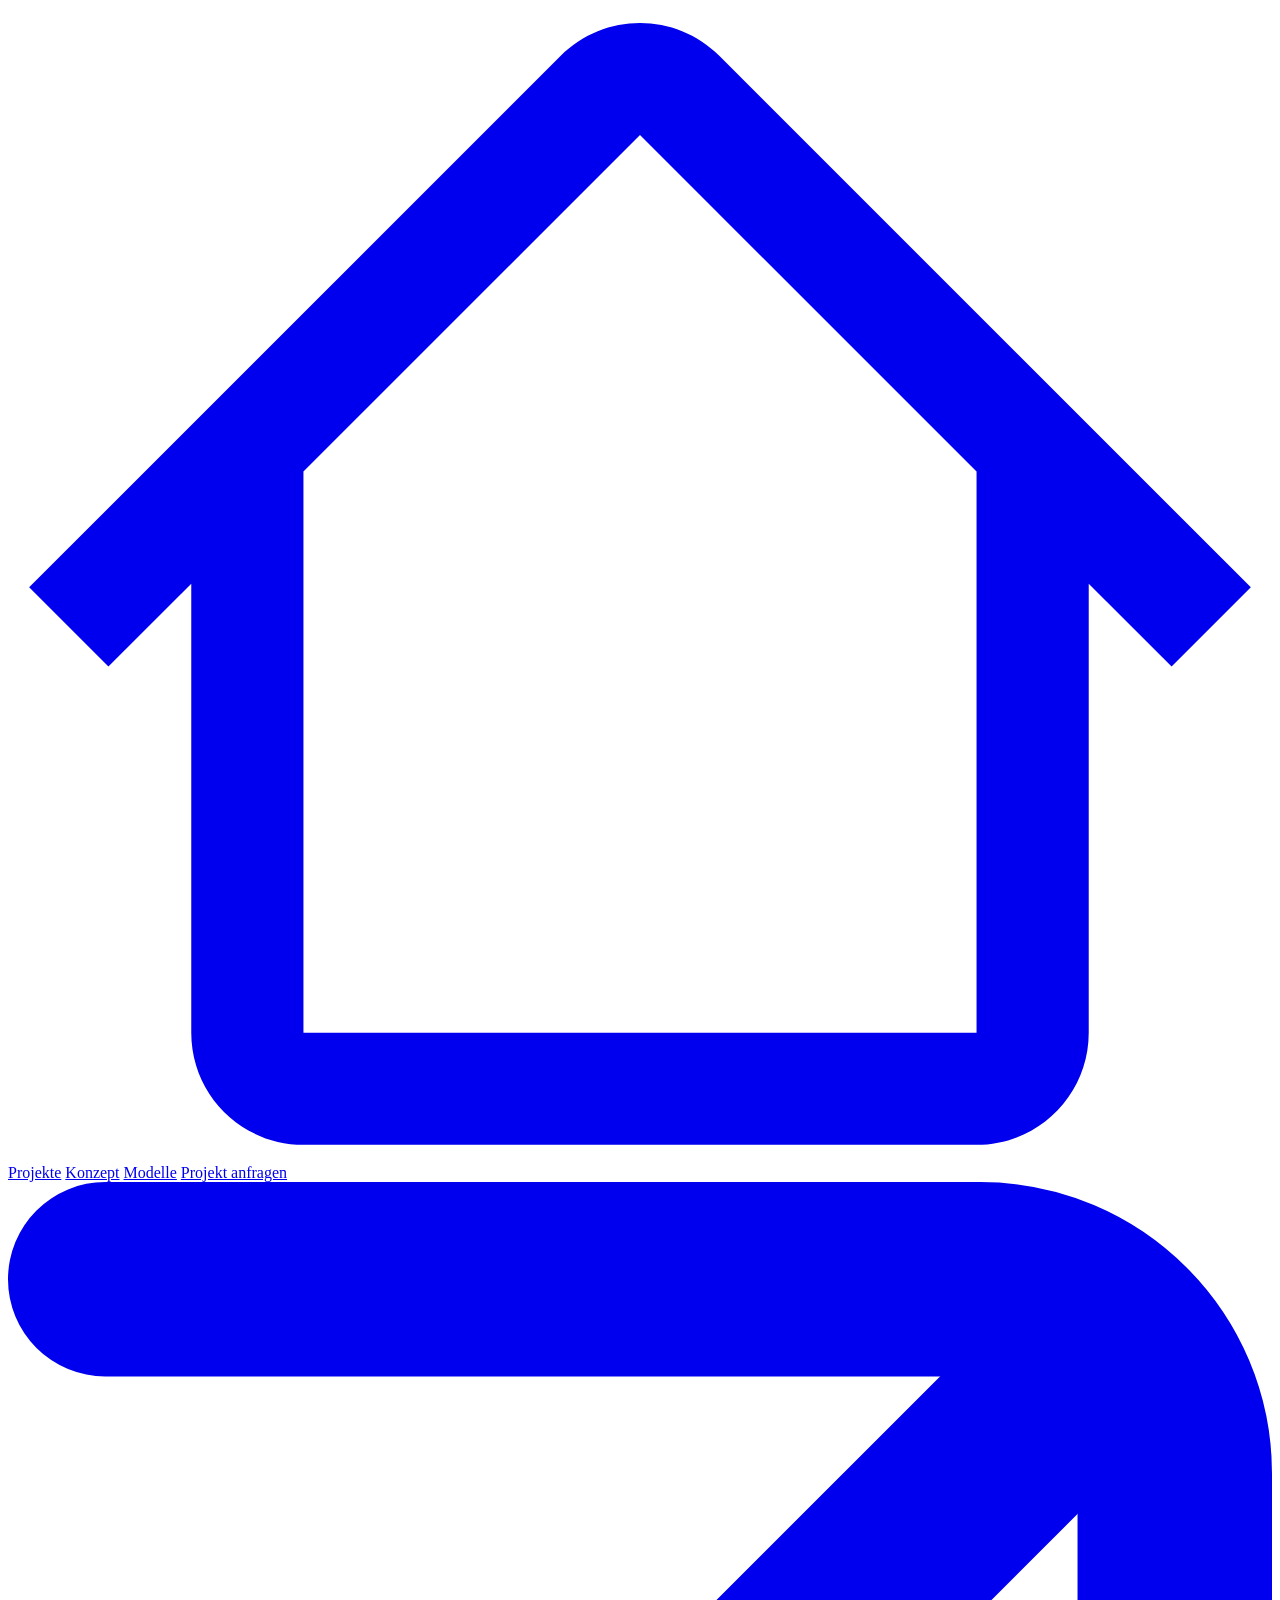
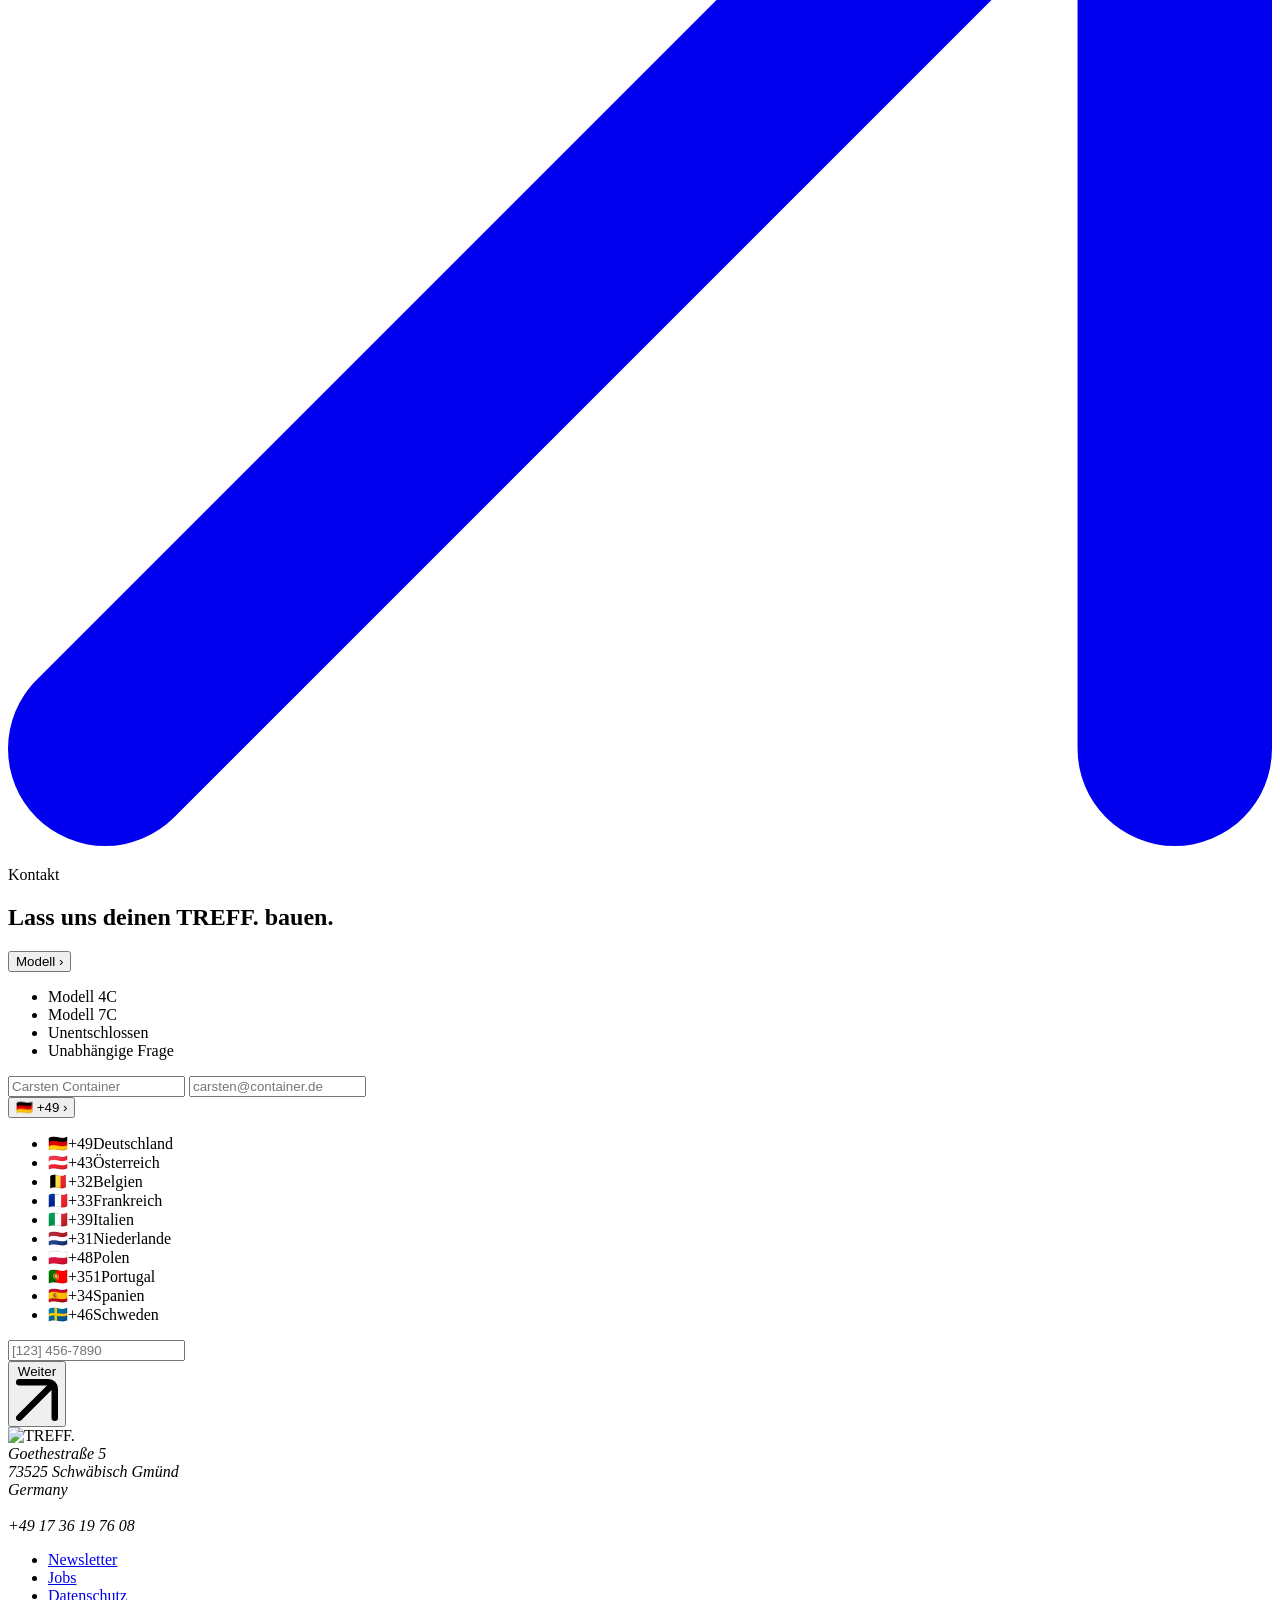
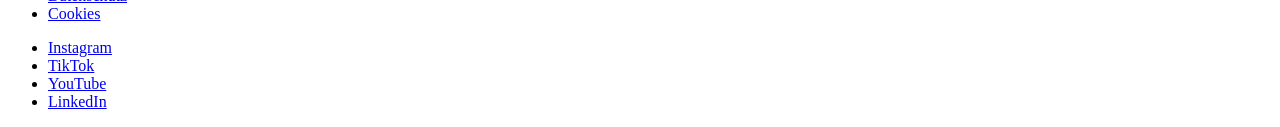
==== kontakt.html @ c0152a6a "Upload" ====
<!DOCTYPE html>
<html lang="de">
<head>
  <meta charset="UTF-8" />
  <meta name="viewport" content="width=device-width, initial-scale=1" />
  <title>TREFF. — Projekt anfragen</title>
  <meta name="description" content="Lass uns deinen TREFF. bauen — frag jetzt dein Container-Jugendtreff-Projekt an." />
  <link rel="preload" href="fonts/Chunko Bold.woff2" as="font" type="font/woff2" crossorigin />
  <link rel="preload" href="fonts/InterTight-Regular.woff2" as="font" type="font/woff2" crossorigin />
  <link rel="stylesheet" href="css/style.css" />
</head>

<body class="is-loading">

  <!-- ================= LOADER ================= -->
  <div class="loader" data-loader aria-hidden="true">
    <div class="loader__logo"><span class="loader__shape"><span class="loader__fill"></span></span></div>
  </div>

  <!-- ============================ NAV BAR ============================ -->
  <nav class="nav" data-nav aria-label="Hauptnavigation">
    <div class="nav__inner">
      <a class="nav__pill nav__pill--home js-bounce" href="index.html" aria-label="Startseite">
        <svg viewBox="0 0 16.9007 15.4006" fill="none" aria-hidden="true"><path fill-rule="evenodd" clip-rule="evenodd" d="M3.94715 6.20158L8.45036 1.69885L12.9536 6.20158H12.9503V13.7008H3.9503V6.20158H3.94715ZM2.4503 7.69828L1.34276 8.80571L0.282857 7.74592L7.3906 0.638922C7.97589 0.0536928 8.92483 0.0536928 9.51012 0.638922L16.6179 7.74592L15.558 8.80571L14.4503 7.69817V13.7008C14.4503 14.5291 13.7787 15.2006 12.9503 15.2006H3.9503C3.12188 15.2006 2.4503 14.5291 2.4503 13.7008V7.69828Z" fill="currentColor"/></svg>
      </a>
      <a class="nav__pill nav__pill--text js-bounce" href="index.html#projekte">Projekte</a>
      <a class="nav__pill nav__pill--text js-bounce" href="index.html#konzept">Konzept</a>
      <a class="nav__pill nav__pill--text js-bounce" href="index.html#modelle">Modelle</a>
      <a class="nav__pill nav__pill--cta js-bounce" href="kontakt.html" aria-current="page">
        Projekt anfragen
        <svg viewBox="0 0 13 13" fill="none" aria-hidden="true"><path d="M1 1H10C11.1046 1 12 1.89543 12 3V12" stroke="currentColor" stroke-width="2" stroke-linecap="round"/><path d="M11 2L1 12" stroke="currentColor" stroke-width="2" stroke-linecap="round"/></svg>
      </a>
    </div>
  </nav>

  <main class="page-top">
    <!-- ===================== KONTAKT ===================== -->
    <section class="section kontakt" id="kontakt" data-parallax-scope>
      <div class="container kontakt__grid">
        <div class="kontakt__head" data-reveal="right">
          <p class="eyebrow">Kontakt</p>
          <h1 class="kontakt__title">Lass uns deinen TREFF. bauen.</h1>
        </div>
        <form class="form-card" data-reveal="left" onsubmit="return false">
          <div class="dropdown" data-dropdown>
            <button type="button" class="field dropdown__toggle" aria-haspopup="listbox" aria-expanded="false">
              <span class="dropdown__value is-placeholder" data-dropdown-value>Modell</span>
              <span class="field__chevron" aria-hidden="true">›</span>
            </button>
            <ul class="dropdown__menu" role="listbox" tabindex="-1">
              <li class="dropdown__option" role="option" data-value="Modell 4C">Modell 4C</li>
              <li class="dropdown__option" role="option" data-value="Modell 7C">Modell 7C</li>
              <li class="dropdown__option" role="option" data-value="Unentschlossen">Unentschlossen</li>
              <li class="dropdown__option" role="option" data-value="Unabhängige Frage">Unabhängige Frage</li>
            </ul>
          </div>
          <label class="field"><input type="text" placeholder="Carsten Container" aria-label="Name" /></label>
          <label class="field"><input type="email" placeholder="carsten@container.de" aria-label="E-Mail" /></label>
          <div class="form-row">
            <div class="dropdown dropdown--code" data-dropdown>
              <button type="button" class="field field--code dropdown__toggle" aria-haspopup="listbox" aria-expanded="false" aria-label="Ländervorwahl">
                <span class="dropdown__value" data-dropdown-value>🇩🇪 +49</span>
                <span class="field__chevron" aria-hidden="true">›</span>
              </button>
              <ul class="dropdown__menu" role="listbox" tabindex="-1" data-lenis-prevent>
                <li class="dropdown__option" role="option" data-value="🇩🇪 +49" aria-selected="true"><span class="code__flag">🇩🇪</span><span class="code__dial">+49</span><span class="code__name">Deutschland</span></li>
                <li class="dropdown__option" role="option" data-value="🇦🇹 +43"><span class="code__flag">🇦🇹</span><span class="code__dial">+43</span><span class="code__name">Österreich</span></li>
                <li class="dropdown__option" role="option" data-value="🇧🇪 +32"><span class="code__flag">🇧🇪</span><span class="code__dial">+32</span><span class="code__name">Belgien</span></li>
                <li class="dropdown__option" role="option" data-value="🇫🇷 +33"><span class="code__flag">🇫🇷</span><span class="code__dial">+33</span><span class="code__name">Frankreich</span></li>
                <li class="dropdown__option" role="option" data-value="🇮🇹 +39"><span class="code__flag">🇮🇹</span><span class="code__dial">+39</span><span class="code__name">Italien</span></li>
                <li class="dropdown__option" role="option" data-value="🇳🇱 +31"><span class="code__flag">🇳🇱</span><span class="code__dial">+31</span><span class="code__name">Niederlande</span></li>
                <li class="dropdown__option" role="option" data-value="🇵🇱 +48"><span class="code__flag">🇵🇱</span><span class="code__dial">+48</span><span class="code__name">Polen</span></li>
                <li class="dropdown__option" role="option" data-value="🇵🇹 +351"><span class="code__flag">🇵🇹</span><span class="code__dial">+351</span><span class="code__name">Portugal</span></li>
                <li class="dropdown__option" role="option" data-value="🇪🇸 +34"><span class="code__flag">🇪🇸</span><span class="code__dial">+34</span><span class="code__name">Spanien</span></li>
                <li class="dropdown__option" role="option" data-value="🇸🇪 +46"><span class="code__flag">🇸🇪</span><span class="code__dial">+46</span><span class="code__name">Schweden</span></li>
              </ul>
            </div>
            <label class="field"><input type="tel" placeholder="[123] 456-7890" aria-label="Telefon" /></label>
          </div>
          <div class="form-actions">
            <button type="submit" class="cta">
              <span class="cta__pill">Weiter</span>
              <span class="cta__circle"><svg viewBox="0 0 13 13" fill="none" aria-hidden="true"><path d="M1 1H10C11.1046 1 12 1.89543 12 3V12" stroke="currentColor" stroke-width="2" stroke-linecap="round"/><path d="M11 2L1 12" stroke="currentColor" stroke-width="2" stroke-linecap="round"/></svg></span>
            </button>
          </div>
        </form>
      </div>
    </section>
  </main>

  <!-- ============================= FOOTER ============================= -->
  <footer class="footer">
    <div class="footer__grid">
      <div class="footer__logo" data-reveal>
        <img src="assets/illustrations/footer-logo.svg" alt="TREFF." width="432" height="257" />
      </div>
      <div class="footer__cols">
        <address>
          Goethestraße 5<br />
          73525 Schwäbisch Gmünd<br />
          Germany<br /><br />
          +49 17 36 19 76 08
        </address>
        <ul class="footer__links">
          <li><a href="#">Newsletter</a></li>
          <li><a href="#">Jobs</a></li>
          <li><a href="#">Datenschutz</a></li>
          <li><a href="#">Cookies</a></li>
        </ul>
        <ul class="footer__links">
          <li><a href="#">Instagram</a></li>
          <li><a href="#">TikTok</a></li>
          <li><a href="#">YouTube</a></li>
          <li><a href="#">LinkedIn</a></li>
        </ul>
      </div>
    </div>
  </footer>

  <script src="js/lib/gsap.min.js"></script>
  <script src="js/lib/ScrollTrigger.min.js"></script>
  <script src="js/lib/Draggable.min.js"></script>
  <script src="js/lib/lenis.min.js"></script>
  <script src="js/app.js"></script>
  <script src="js/parallax.js"></script>
  <script src="js/phasen.js"></script>
  <script src="js/carousel.js"></script>
  <script src="js/faq.js"></script>
  <script src="js/loader.js"></script>
</body>
</html>
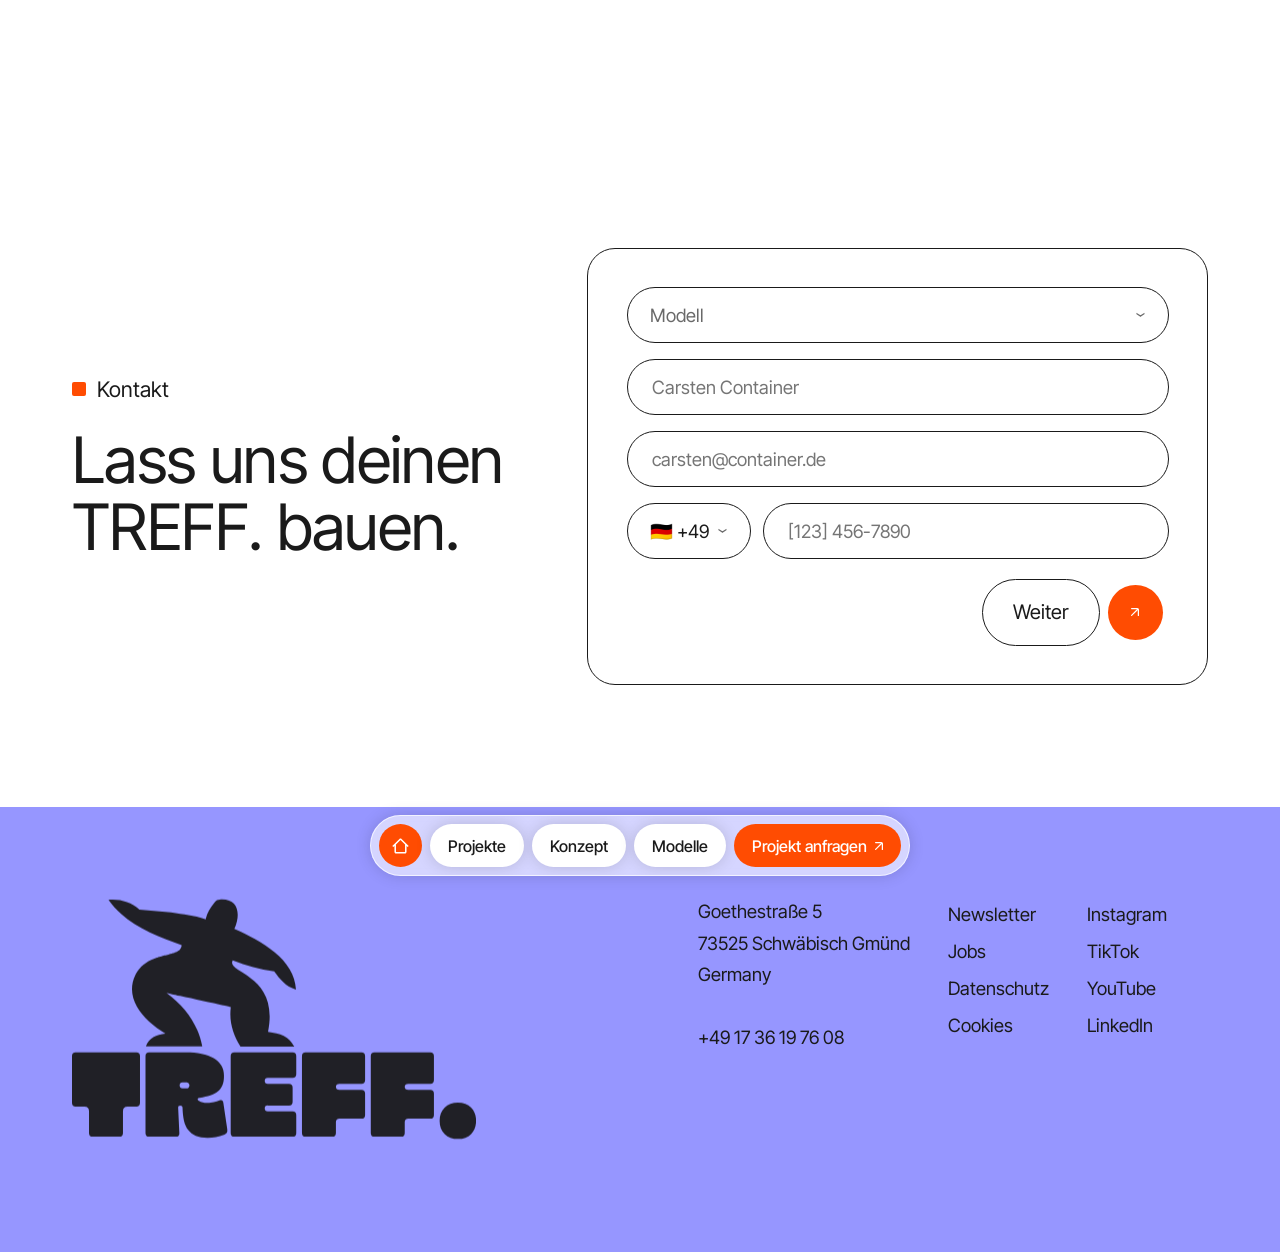
==== commit 70817c5e: "Remove loader/intro animation Drop the cursor-follow loading intro entirely: delete js/loader.js, re" ====
--- a/kontakt.html
+++ b/kontakt.html
@@ -10,12 +10,7 @@
   <link rel="stylesheet" href="css/style.css" />
 </head>
 
-<body class="is-loading">
-
-  <!-- ================= LOADER ================= -->
-  <div class="loader" data-loader aria-hidden="true">
-    <div class="loader__logo"><span class="loader__shape"><span class="loader__fill"></span></span></div>
-  </div>
+<body>
 
   <!-- ============================ NAV BAR ============================ -->
   <nav class="nav" data-nav aria-label="Hauptnavigation">
@@ -125,7 +120,5 @@
   <script src="js/parallax.js"></script>
   <script src="js/phasen.js"></script>
   <script src="js/carousel.js"></script>
-  <script src="js/faq.js"></script>
-  <script src="js/loader.js"></script>
-</body>
+  <script src="js/faq.js"></script></body>
 </html>
--- a/css/style.css
+++ b/css/style.css
@@ -0,0 +1,802 @@
+/* =====================================================================
+   TREFF. — Globales Stylesheet
+   Aufbau:  1) Fonts  2) Design-Tokens  3) Reset/Base  4) Layout-Utilities
+            5) Komponenten (Nav, Header/Loader, Buttons, Footer, Kontakt …)
+            6) Sektionen pro Seite   7) Responsive   8) Reduced-Motion
+   Farben & Schriften kommen 1:1 aus dem TREFF.-Designsystem.
+   ===================================================================== */
+
+/* ============================ 1) FONTS ============================== */
+@font-face {
+  font-family: "Chunko";
+  src: url("../fonts/Chunko Bold.woff2") format("woff2"),
+       url("../fonts/Chunko Bold.ttf") format("truetype");
+  font-weight: 700;
+  font-style: normal;
+  font-display: swap;
+}
+@font-face {
+  font-family: "Inter Tight";
+  src: url("../fonts/InterTight-Regular.woff2") format("woff2"),
+       url("../fonts/InterTight-Regular.ttf") format("truetype");
+  font-weight: 400;
+  font-style: normal;
+  font-display: swap;
+}
+@font-face {
+  font-family: "Inter Tight";
+  src: url("../fonts/InterTight-Medium.woff2") format("woff2"),
+       url("../fonts/InterTight-Medium.ttf") format("truetype");
+  font-weight: 500;
+  font-style: normal;
+  font-display: swap;
+}
+
+/* ========================= 2) DESIGN-TOKENS ======================== */
+:root {
+  /* ---- Markenfarben (eure Namen) ---- */
+  --lila-traube:      #9696FF;
+  --wilde-malve:      #E5B3FF;
+  --flammen-orange:   #FF4C02;
+  --schulbus-gelb:    #FFC800;
+  --helle-fichte:     #00812B;
+  --dunkle-fichte:    #004F1A;
+  --kieselstein:      #696969;
+  --carbon-schwarz:   #1A1A1A;
+  --carbon-schwarz-80: rgba(26, 26, 26, .8);
+  --schnee-weiss:     #FFFFFF;
+  --graue-strasse:    #E5E6E6;
+  --heller-stein-15:  rgba(230, 230, 230, .15);
+  --heller-stein-50:  rgba(230, 230, 230, .50);
+
+  /* ---- Rollen ---- */
+  --bg:        var(--schnee-weiss);
+  --fg:        var(--carbon-schwarz);
+  --accent:    var(--flammen-orange);
+  --muted:     var(--kieselstein);
+  --placeholder: var(--carbon-schwarz-80); /* graue Bild-Platzhalter */
+
+  /* ---- Schrift ---- */
+  --font-display: "Chunko", system-ui, sans-serif;
+  --font-body:    "Inter Tight", system-ui, sans-serif;
+
+  /* ---- Fluid Type-Scale (clamp: min, vw, max) ---- */
+  --fs-display: clamp(3.25rem, 1.5rem + 9vw, 11rem);   /* TREFF. / Störer */
+  --fs-h1:      clamp(2.25rem, 1.2rem + 3.6vw, 4rem);
+  --fs-h2:      clamp(1.7rem, 1.1rem + 2.2vw, 2.85rem);
+  --fs-h3:      clamp(1.3rem, 1rem + 1.2vw, 1.9rem);
+  --fs-lead:    clamp(1.1rem, 0.95rem + 0.7vw, 1.5rem);
+  --fs-body:    clamp(1rem, 0.95rem + 0.25vw, 1.15rem);
+  --fs-small:   clamp(0.8rem, 0.75rem + 0.2vw, 0.95rem);
+  --lh-tight: 1.05;
+  --lh-snug:  1.2;
+  --lh-body:  1.55;
+
+  /* ---- Spacing-Skala (4/8-Raster) ---- */
+  --space-1: .25rem;  --space-2: .5rem;   --space-3: .75rem;  --space-4: 1rem;
+  --space-5: 1.5rem;  --space-6: 2rem;    --space-7: 3rem;    --space-8: 4rem;
+  --space-9: 6rem;    --space-10: 8rem;
+  /* Vertikaler Section-Rhythmus (fluid) */
+  --section-pad: clamp(3.5rem, 2rem + 7vw, 9rem);
+
+  /* ---- Layout ---- */
+  --container-max: 1920px;
+  --content-max:   1520px;
+  --gutter: clamp(1.25rem, 0.5rem + 5vw, 8rem);
+
+  /* ---- Radius ---- */
+  --r-pill: 9999px;
+  --r-lg: 28px;
+  --r-md: 18px;
+  --r-sm: 12px;
+
+  /* ---- Schatten ---- */
+  --shadow-soft: 0 8px 30px rgba(26, 26, 26, .08);
+  --shadow-pill: 0 4px 14px rgba(26, 26, 26, .12);
+  --shadow-card: 0 18px 50px rgba(26, 26, 26, .12);
+
+  /* ---- Liquid Glass (Figma: Frost 7, Lichtwinkel -45°) ---- */
+  --glass-blur: 7px;
+  --glass-bg: var(--heller-stein-50);
+  --glass-border: rgba(255, 255, 255, .55);
+
+  /* ---- Motion ---- */
+  --ease-bounce: cubic-bezier(.34, 1.56, .64, 1);
+  --ease-out: cubic-bezier(.22, 1, .36, 1);
+  --t-fast: .18s;
+  --t-med: .32s;
+}
+
+/* ========================= 3) RESET / BASE ========================= */
+*, *::before, *::after { box-sizing: border-box; }
+* { margin: 0; }
+
+html {
+  -webkit-text-size-adjust: 100%;
+  text-size-adjust: 100%;
+  scroll-behavior: smooth;
+  overflow-x: clip;
+  max-width: 100%;
+}
+/* Lenis steuert das Scrollen; native smooth-scroll deaktivieren wenn aktiv */
+html.lenis, html.lenis body { height: auto; }
+.lenis.lenis-smooth { scroll-behavior: auto !important; }
+.lenis.lenis-smooth [data-lenis-prevent] { overscroll-behavior: contain; }
+.lenis.lenis-stopped { overflow: hidden; }
+
+body {
+  margin: 0;
+  background: var(--bg);
+  color: var(--fg);
+  font-family: var(--font-body);
+  font-weight: 400;
+  font-size: var(--fs-body);
+  line-height: var(--lh-body);
+  -webkit-font-smoothing: antialiased;
+  text-rendering: optimizeLegibility;
+  overflow-x: clip;
+}
+
+img, picture, svg, video { display: block; max-width: 100%; }
+img, video { height: auto; }
+
+a { color: inherit; text-decoration: none; }
+button { font: inherit; color: inherit; background: none; border: 0; cursor: pointer; }
+input, select, textarea { font: inherit; color: inherit; }
+ul, ol { list-style: none; padding: 0; }
+
+h1, h2, h3, h4 {
+  font-family: var(--font-display);
+  font-weight: 700;
+  line-height: var(--lh-tight);
+  letter-spacing: -0.01em;
+}
+
+:focus-visible { outline: 3px solid var(--flammen-orange); outline-offset: 3px; }
+
+/* ======================= 4) LAYOUT-UTILITIES ======================= */
+.container {                /* zentrierter Inhalt mit fluiden Rändern */
+  width: 100%;
+  max-width: var(--content-max);
+  margin-inline: auto;
+  padding-inline: var(--gutter);
+}
+.section { padding-block: var(--section-pad); overflow-x: clip; }  /* keine horizontale Auswucherung */
+.full-bleed { width: 100%; }   /* Störer etc. randlos */
+
+/* Kleines Label mit orangem Quadrat ("■ Modelle") */
+.eyebrow {
+  display: inline-flex; align-items: center; gap: .6em;
+  font-family: var(--font-body); font-weight: 400;
+  font-size: var(--fs-body); color: var(--fg);
+}
+.eyebrow::before {
+  content: ""; width: .7em; height: .7em;
+  background: var(--flammen-orange); border-radius: 2px;
+}
+
+/* Section-Headline (Inter Tight, mittig) — z.B. Modelle/Projekte */
+.section-title {
+  font-family: var(--font-body); font-weight: 400;
+  font-size: var(--fs-h2); line-height: var(--lh-snug);
+  letter-spacing: -0.01em; text-align: center; text-wrap: balance;
+}
+
+/* ---- Bild-Platzhalter (bis echte Bilder eingelegt werden) ----
+   <figure class="img-slot" style="--ar: 16/9"><img …></figure>
+   Der dunkle Kasten bleibt sichtbar, falls die Bilddatei (noch) fehlt. */
+.img-slot {
+  position: relative;
+  background: var(--placeholder);
+  border-radius: 0;            /* Fotos & Videos: keine abgerundeten Ecken */
+  overflow: hidden;
+  aspect-ratio: var(--ar, 16 / 9);
+}
+.img-slot > img {
+  width: 100%; height: 100%;
+  object-fit: cover;
+  display: block;
+}
+/* fehlt die Datei, liefert <img> kein Bild -> dunkler Kasten bleibt */
+.img-slot > img:not([src]),
+.img-slot > img[src=""] { opacity: 0; }
+
+/* Genereller, runder Pfeil-Button (orange Kreis) – site-weit */
+.arrow-btn {
+  display: grid; place-items: center;
+  width: 3.25rem; height: 3.25rem;
+  background: var(--flammen-orange); color: var(--schnee-weiss);
+  border-radius: var(--r-pill);
+  flex: 0 0 auto;
+}
+.arrow-btn svg { width: 45%; height: 45%; }
+
+/* ===================== 5) GLOBALE KOMPONENTEN ===================== */
+
+/* ---------- 5.2 Nav Bar (Liquid Glass, fixed) ---------- */
+.nav {
+  position: fixed; z-index: 900;
+  bottom: 24px; left: 50%;
+  transform: translateX(-50%);
+  transition: transform var(--t-med) var(--ease-out), opacity var(--t-med);
+}
+.nav__inner {
+  display: flex; align-items: center; gap: 8px;
+  padding: 8px;
+  border-radius: var(--r-pill);
+  background: rgba(255, 255, 255, .6);
+  border: 1px solid rgba(255, 255, 255, .7);
+  box-shadow: 0 0 15px rgba(0, 0, 0, .15);
+  -webkit-backdrop-filter: blur(var(--glass-blur));
+          backdrop-filter: blur(var(--glass-blur));
+  overflow: hidden;
+}
+.nav__pill {
+  display: inline-flex; align-items: center; justify-content: center; gap: 8px;
+  height: 43px; padding-inline: 18px;
+  border-radius: var(--r-pill);
+  font-family: var(--font-body); font-weight: 500; font-size: 1rem; line-height: 1; /* Nav-Buttons: bewusst Inter Tight Medium */
+  white-space: nowrap;
+  transition: background-color var(--t-med) var(--ease-out), color var(--t-med) var(--ease-out);
+  will-change: transform;
+}
+.nav__pill svg { width: 1.05em; height: 1.05em; }
+.nav__pill--cta svg { width: 8px; height: 8px; }  /* Pfeil 8×8 px wie Spec */
+.nav__pill--home  { width: 43px; padding: 0; background: var(--flammen-orange); color: #fff; }
+.nav__pill--home svg { width: 17px; height: 16px; }
+.nav__pill--text  { background: #fff; color: var(--carbon-schwarz); box-shadow: 0 0 15px rgba(0,0,0,.15); }
+.nav__pill--cta   { background: var(--flammen-orange); color: #fff; }
+/* Hover-Farben laut Spec (Bewegung kommt per JS .js-bounce) */
+@media (hover: hover) {
+  .nav__pill--home:hover { background: var(--lila-traube); color: #fff; }
+  .nav__pill--text:hover { background: var(--dunkle-fichte); color: #fff; }
+  .nav__pill--cta:hover  { background: var(--schulbus-gelb); color: var(--carbon-schwarz); }
+}
+
+/* ---------- 5.3 Buttons / Pills allgemein ---------- */
+.btn-pill {                           /* weiße umrandete Pille, z.B. "Mehr Anzeigen" */
+  display: inline-flex; align-items: center; justify-content: center;
+  height: 3.25rem; padding-inline: 1.6rem;
+  border: 1px solid var(--carbon-schwarz);
+  border-radius: var(--r-pill);
+  background: #fff; color: var(--carbon-schwarz);
+  font-weight: 400; white-space: nowrap;
+  transition: background-color var(--t-med) var(--ease-out), color var(--t-med) var(--ease-out);
+}
+@media (hover: hover) { .btn-pill:hover { background: var(--carbon-schwarz); color: #fff; } }
+/* ---- Generator-CTA: Pille + Kreis, die beim Hover „verschmelzen" ----
+   Unhovered:  [ Pille mit Text ]   ( Kreis+Pfeil )   (getrennt, Lücke)
+   Hovered:    Pille wächst nach rechts und umfließt den Kreis; der Kreis
+               rutscht minimal nach links in die Pille hinein. Leicht bouncy.
+   Neu: Pille hat immer die volle Merge-Breite (padding-right fest, nie animiert).
+   clip-path blendet den rechten Teil ein/aus (GPU-only, kein Layout-Reflow).
+   margin-left am Kreis kompensiert die vorauskalkulierte Extra-Breite der Pille.
+   → kein Layout-Property wird je animiert → kein vertikaler Sprung, kein Frame-Shift. */
+.cta {
+  --cta-h: clamp(3.25rem, 2.9rem + 1.6vw, 4.5rem);
+  --cta-circle: clamp(2.7rem, 2.4rem + 1.3vw, 3.5rem);
+  --cta-gap: .5rem;
+  --cta-inset: calc((var(--cta-h) - var(--cta-circle)) / 2);
+  --cta-pad: clamp(1.5rem, 1.2rem + .9vw, 2rem);
+  --cta-move: 1rem;
+  --cta-grow: calc(var(--cta-circle) + var(--cta-gap) + var(--cta-inset) - var(--cta-move));
+  display: inline-flex; align-items: center; vertical-align: middle;
+  height: var(--cta-h);
+}
+.cta__pill {
+  display: inline-flex; align-items: center; height: var(--cta-h);
+  padding: 0 var(--cta-pad);
+  padding-right: calc(var(--cta-pad) + var(--cta-grow)); /* immer volle Breite, nie animiert */
+  background: transparent; color: var(--carbon-schwarz);
+  font-weight: 400; font-size: clamp(1rem, .9rem + .45vw, 1.25rem); white-space: nowrap;
+  position: relative; z-index: 1;
+  transition: color .3s var(--ease-out);
+}
+/* Geschlossene Pillen-Kontur + weiße Füllung als eigene Ebene hinter dem Text.
+   Die rechte Kante wird per `right` von der vollen Merge-Breite eingezogen
+   (= alte clip-path-Wirkung), zeichnet aber einen ECHTEN Rahmen rundum:
+   Unhovered → geschlossene Pille (Outline komplett sichtbar), Hover → wächst
+   nach rechts auf. Absolut positioniert → kein Flex/Grid-Reflow, kein Sprung. */
+.cta__pill::before {
+  content: ""; position: absolute; z-index: -1;
+  top: 0; bottom: 0; left: 0; right: var(--cta-grow);
+  background: #fff;
+  border: 1px solid var(--carbon-schwarz); border-radius: var(--r-pill);
+  transition: right .45s var(--ease-out), background-color .3s var(--ease-out);
+}
+.cta__circle {
+  position: relative; z-index: 2; flex: 0 0 auto;
+  display: grid; place-items: center;
+  width: var(--cta-circle); height: var(--cta-circle); border-radius: 50%;
+  margin-left: calc(var(--cta-gap) - var(--cta-grow)); /* negativ: kompensiert Extra-Breite der Pille */
+  background: var(--flammen-orange); color: var(--schnee-weiss);
+  transition: transform .45s var(--ease-out), background-color .3s var(--ease-out);
+}
+.cta__circle svg { width: 8px; height: 8px; }
+/* Hover-IN: Kontur öffnet nach rechts auf, Kreis gleitet mit leichtem Bounce rein */
+.cta:focus-within .cta__pill::before, .cta.is-hover .cta__pill::before {
+  right: 0;
+  transition: right .5s var(--ease-out), background-color .3s var(--ease-out);
+}
+.cta:focus-within .cta__circle, .cta.is-hover .cta__circle {
+  transform: translateX(calc(-1 * var(--cta-move)));
+  transition: transform .55s var(--ease-bounce), background-color .3s var(--ease-out);
+}
+@media (hover: hover) {
+  .cta:hover .cta__pill::before {
+    right: 0;
+    transition: right .5s var(--ease-out), background-color .3s var(--ease-out);
+  }
+  .cta:hover .cta__circle {
+    transform: translateX(calc(-1 * var(--cta-move)));
+    transition: transform .55s var(--ease-bounce), background-color .3s var(--ease-out);
+  }
+}
+
+/* ---------- 5.4 Header / Hero ---------- */
+.header {
+  display: flex; flex-direction: column; align-items: center;
+  gap: clamp(2.5rem, 6vw, 6rem);
+  padding: clamp(4rem, 9vw, 10rem) var(--gutter) clamp(2rem, 5vw, 5rem);
+  text-align: center;
+}
+.header__logo {
+  width: min(72vw, 995px);
+  aspect-ratio: 995 / 213;
+}
+.header__logo img { width: 100%; height: 100%; object-fit: contain; }
+.header > .header__hero {       /* > .header__hero: schlägt `.header > * { max-width:100% }` (Z.756) */
+  /* Bricht aus dem Header-Gutter aus → exakt 32px Rand links/rechts zum Viewport.
+     Breite kompensiert die negativen Margins, daher symmetrisch zentriert. */
+  width: calc(100% + 2 * var(--gutter) - 64px);
+  max-width: none;
+  margin-inline: calc(32px - var(--gutter));
+  aspect-ratio: 1856 / 1044;
+  --ar: 1856 / 1044;
+}
+
+/* ---------- 5.5 Footer ---------- */
+.footer {
+  background: var(--lila-traube);
+  color: var(--carbon-schwarz);
+  padding: clamp(3.5rem, 7vw, 10rem) var(--gutter) clamp(4rem, 9vw, 12rem);
+}
+.footer__grid {
+  display: grid; gap: clamp(2.5rem, 5vw, 5rem);
+  grid-template-columns: 1fr;
+  align-items: start;
+  max-width: var(--content-max); margin-inline: auto;
+}
+.footer__logo { width: min(420px, 72%); }
+.footer__logo img { width: 100%; height: auto; aspect-ratio: 432 / 257; object-fit: contain; }
+.footer__cols {
+  display: grid; gap: clamp(1.5rem, 3vw, 3rem);
+  grid-template-columns: repeat(3, max-content);
+}
+.footer address { font-style: normal; line-height: 1.7; }
+.footer__links li { line-height: 2; }
+.footer__links a { position: relative; display: inline-block; transition: transform var(--t-fast) var(--ease-out); }
+@media (hover: hover) {
+  .footer__links a::after {
+    content: ""; position: absolute; left: 0; bottom: -2px; height: 2px; width: 100%;
+    background: currentColor; transform: scaleX(0); transform-origin: left; transition: transform var(--t-med) var(--ease-out);
+  }
+  .footer__links a:hover { transform: translateX(4px); }
+  .footer__links a:hover::after { transform: scaleX(1); }
+}
+@media (min-width: 900px) {
+  .footer__grid { grid-template-columns: minmax(0, 1.1fr) minmax(0, 1fr); }
+}
+
+/* ---------- 5.6 Kontakt-Formular ---------- */
+.kontakt { }
+.kontakt__head { display: flex; flex-direction: column; gap: 1.25rem; }
+.kontakt__title { font-family: var(--font-body); font-weight: 400; font-size: var(--fs-h1); line-height: var(--lh-tight); }
+.form-card {
+  border: 1px solid var(--carbon-schwarz);
+  border-radius: var(--r-lg);
+  padding: clamp(1.25rem, 3vw, 2.5rem);
+  display: flex; flex-direction: column; gap: 1rem;
+  background: #fff;
+}
+.field {
+  display: flex; align-items: center; gap: .75rem;
+  height: 3.5rem; padding-inline: 1.4rem;
+  border: 1px solid var(--carbon-schwarz);
+  border-radius: var(--r-pill);
+  transition: border-color var(--t-fast), box-shadow var(--t-fast), transform var(--t-fast) var(--ease-out);
+}
+.field:focus-within { border-color: var(--flammen-orange); box-shadow: 0 0 0 3px rgba(255,76,2,.15); transform: translateY(-1px); }
+.field input, .field select {
+  border: 0; outline: 0; background: transparent; width: 100%; height: 100%;
+}
+.field--row { display: grid; grid-template-columns: auto 1fr; }
+.form-row { display: grid; grid-template-columns: auto 1fr; gap: .75rem; }
+.form-actions { display: flex; justify-content: flex-end; align-items: center; gap: .6rem; margin-top: .25rem; }
+
+/* ---------- 5.7 Störer (randlose Farbbanner mit Display-Headline) ---------- */
+.stoerer {
+  display: grid; place-items: center;
+  padding: clamp(3rem, 7vw, 7rem) var(--gutter);
+  text-align: center;
+  overflow-x: clip;              /* Sicherheitsnetz: nichts bricht seitlich aus */
+}
+.stoerer h2 {
+  font-family: var(--font-display);
+  /* Skaliert mit der Viewport-Breite (statt fixer Display-Größe): hält auch das breiteste
+     Chunko-Wort ("Planungsaufwand", ~10× Fontgröße breit) auf Mobile & kleinen Laptops im
+     Rahmen — der Text wird kleiner statt rechts abgeschnitten. 8vw bleibt an jeder Breite
+     unter der Wort-Umbruchgrenze; Silbentrennung fängt sehr schmale Screens sauber ab. */
+  font-size: clamp(1.5rem, 8vw, 11rem);
+  line-height: .98; text-transform: uppercase; letter-spacing: -0.01em;
+  text-wrap: balance;
+  max-width: 100%;
+  overflow-wrap: break-word;    /* letzte Rückfallebene, falls ein Wort doch zu breit ist */
+  hyphens: auto;                /* bevorzugt saubere Silbentrennung (lang="de") statt Buchstaben-Stapel */
+}
+.stoerer--gelb   { background: var(--schulbus-gelb); color: var(--carbon-schwarz); }
+.stoerer--lila   { background: var(--lila-traube);   color: var(--carbon-schwarz); }
+.stoerer--gruen  { background: var(--helle-fichte);  color: var(--schnee-weiss); }
+.stoerer--malve  { background: var(--wilde-malve);   color: var(--carbon-schwarz); }
+
+/* ---------- 5.8 Generische Galerie-/Karten-Primitive ---------- */
+.gallery-big { display: grid; gap: clamp(1rem, 2vw, 1.75rem); }
+.gallery-big--2 { grid-template-columns: repeat(2, 1fr); }
+.deco { pointer-events: none; user-select: none; }
+
+/* ==================== 6) LANDING-SEKTIONEN ======================= */
+.stack-center { display: flex; flex-direction: column; align-items: center; gap: clamp(1.5rem, 3vw, 2.5rem); text-align: center; }
+.stack-center .section-title, .stack-center .eyebrow { margin-inline: auto; }
+.section > .container + .container { margin-top: clamp(2.5rem, 5vw, 4.5rem); }
+
+/* Eyebrow-Größe & Farbvarianten (Figma: 16px-Quadrat + 24px Text) */
+.eyebrow { font-size: clamp(1.05rem, .9rem + .55vw, 1.5rem); gap: .5em; }
+.eyebrow::before { width: .65em; height: .65em; border-radius: 2px; }
+.eyebrow--gelb::before  { background: var(--schulbus-gelb); }
+.eyebrow--gruen::before { background: var(--helle-fichte); }
+.eyebrow--lila::before  { background: var(--lila-traube); }
+
+/* Große Aussagesätze (42–48px Inter Tight) */
+.big-statement { font-size: clamp(1.5rem, 1rem + 2.2vw, 2.6rem); line-height: 1.28; text-wrap: balance; }
+
+/* ---------- Karussell (Projekte / USP) ---------- */
+.carousel { position: relative; margin-top: clamp(2rem, 4vw, 3.5rem); }
+.carousel__track {
+  display: flex; gap: clamp(1rem, 2vw, 1.75rem);
+  padding-inline: var(--gutter);
+  overflow-x: auto; scroll-snap-type: x mandatory;
+  -webkit-overflow-scrolling: touch; cursor: grab;
+  scrollbar-width: none;
+}
+.carousel__track::-webkit-scrollbar { display: none; }
+.carousel__track.is-dragging { cursor: grabbing; scroll-snap-type: none; }
+/* Slider-Insets (nur Projekte-Karussell, USP-Schiene bleibt unberührt):
+   Start 212px links · feste 32px-Abschneidekante links · Ende 212px rechts. */
+.carousel__track {
+  margin-left: 32px;              /* Scroll-Viewport beginnt bei 32px → linke Abschneidekante */
+  padding-left: 180px;            /* 32 + 180 = 212px Startabstand der ersten Card */
+  padding-right: 212px;           /* Endabstand rechts beim Durchscrollen */
+  scroll-padding-left: 180px;     /* Snap-/Scroll-Ausrichtung = 212px vom Viewport */
+  scroll-snap-type: x proximity;  /* proximity statt mandatory → Ende (212px rechts) frei erreichbar */
+}
+.carousel__dots { display: flex; align-items: center; gap: .6rem; justify-content: flex-end; padding-inline: var(--gutter); margin-top: 1.5rem; }
+.carousel__dots button {
+  position: relative; overflow: hidden;
+  width: 20px; height: 5px; padding: 0; border: 0; border-radius: 2.5px;   /* inaktiver Balken 20×5 */
+  background: var(--graue-strasse);                                         /* #E5E6E6 */
+  transition: width .55s var(--ease-out);                                  /* weicher Größenwechsel 20↔80 */
+}
+.carousel__dots button.is-active { width: 80px; }                          /* aktiver Balken 80×5 */
+.carousel__dots button .fill {                                             /* orange Füllung, wischt in Scrollrichtung ein */
+  position: absolute; inset: 0; border-radius: inherit;
+  background: var(--flammen-orange);
+  transform: scaleX(0);
+  transform-origin: var(--fill-origin, left) center;
+  transition: transform .5s var(--ease-out);                               /* weiches, gerichtetes Füllen */
+  will-change: transform;
+}
+.carousel__dots button.is-active .fill { transform: scaleX(1); }
+
+.proj-card { flex: 0 0 584px; scroll-snap-align: start; }   /* Zielbreite 584px (Bild 584×617 via --ar) */
+.proj-card__img { transition: transform var(--t-med) var(--ease-out); }
+.proj-card__img img { transition: transform .6s var(--ease-out); }
+@media (hover: hover) {
+  .proj-card:hover .proj-card__img img { transform: scale(1.05); }
+}
+.proj-card__bar { display: flex; align-items: center; justify-content: space-between; gap: 1rem; flex-wrap: wrap; padding-top: 1.1rem; }
+.proj-card__meta { display: flex; flex-direction: column; gap: .25rem; }
+.proj-card__title, .modell-card__title { font-weight: 400; font-size: clamp(1.1rem, 1.5vw, 1.4rem); }
+.proj-card__sub, .modell-card__sub { color: var(--kieselstein); font-size: var(--fs-small); }
+
+/* ---------- Karten-Raster (USP-Vorteile + Modell-Specs) ----------
+   Gemeinsame Komponente: feste 280×168-Karten, strikt 4 pro Reihe.
+   Raster degradiert 4 → 2 → 1 Spalte; Kartengröße bleibt IMMER 280×168.
+   `.card-grid` ist linksbündig (USP), `.card-grid--end` rechtsbündig (Specs). */
+.card-grid {
+  display: grid;
+  grid-template-columns: repeat(1, 280px);
+  gap: 16px;
+  justify-content: start;
+}
+@media (min-width: 620px)  { .card-grid { grid-template-columns: repeat(2, 280px); } }
+@media (min-width: 1320px) { .card-grid { grid-template-columns: repeat(4, 280px); } }
+.card-grid--end { justify-content: end; }
+
+.card-pill {
+  width: 280px; height: 168px;
+  display: flex; flex-direction: column; justify-content: space-between; gap: 1rem;
+  padding: 24px;
+  border: 1px solid var(--carbon-schwarz); border-radius: 40px;
+  background: #fff;
+  transition: transform var(--t-med) var(--ease-out), box-shadow var(--t-med);
+}
+@media (hover: hover) { .card-pill:hover { transform: translateY(-8px); box-shadow: var(--shadow-card); } }
+
+/* ---------- USP-Karten ---------- */
+.usp__head { display: flex; flex-direction: column; gap: 1.25rem; }
+.usp__title { font-family: var(--font-body); font-weight: 400; font-size: clamp(1.6rem, 1rem + 2.4vw, 2.6rem); line-height: 1.2; }
+.usp-card p { font-weight: 400; font-size: clamp(1.15rem, 1.5vw, 1.5rem); line-height: 1.15; }
+/* Icon visuell ~36×36, nie verzerrt: feste Box + object-fit:contain hält die Original-Proportionen. */
+.usp-card__icon { width: 36px; height: 36px; object-fit: contain; object-position: left center; flex: 0 0 auto; }
+
+/* ---------- Text Störer 2 ---------- */
+.text-stoerer__row { display: flex; align-items: center; gap: clamp(2rem, 5vw, 6rem); }
+.text-stoerer__row--a { justify-content: space-between; }
+.text-stoerer__row--b { justify-content: space-between; margin-top: clamp(3rem, 8vw, 8rem); }
+.text-stoerer__big { font-size: clamp(1.5rem, 1rem + 2.4vw, 3rem); line-height: 1.18; flex: 1 1 60%; }
+.text-stoerer__row--a .text-stoerer__big { text-align: right; }
+.text-stoerer__illu { width: clamp(140px, 22vw, 360px); height: auto; flex: 0 0 auto; }
+
+/* ---------- Konzept ---------- */
+.konzept__grid { display: grid; gap: clamp(1rem, 2vw, 1.5rem); grid-template-columns: 1fr; }
+@media (min-width: 760px) { .konzept__grid { grid-template-columns: repeat(3, 1fr); } }
+.konzept-pille {
+  border: 1px solid var(--carbon-schwarz); border-radius: 40px;
+  padding: clamp(2rem, 3vw, 4rem) clamp(1.25rem, 2vw, 2rem) 2rem;
+  display: flex; flex-direction: column; align-items: center; gap: clamp(2rem, 4vw, 4rem);
+}
+.tag-list { display: flex; flex-wrap: wrap; gap: 1rem; justify-content: center; }
+.tag-list li {
+  border: 1px solid var(--carbon-schwarz); border-radius: var(--r-pill);
+  padding: .85rem 1.6rem; font-size: clamp(.95rem, 1.2vw, 1.25rem); line-height: 1.2;
+  transition: transform var(--t-fast) var(--ease-out), background-color var(--t-fast), color var(--t-fast);
+}
+.tag-list li::before { content: "• "; }
+@media (hover: hover) { .tag-list li:hover { transform: translateY(-3px); } }
+
+/* ---------- Säulen Text (Aufbau) ---------- */
+.saeulen .container { position: relative; }
+.saeulen__illu { width: 100%; max-width: 1133px; height: auto; margin-bottom: clamp(2rem, 5vw, 5rem); }
+.saeulen__text { max-width: 1040px; }
+
+/* ---------- PHASEN (Scrollytelling) ---------- */
+.phasen__wrap { position: relative; display: flex; flex-direction: column; gap: clamp(2.5rem, 6vw, 6rem); padding-block: 2rem; }
+.phasen__lines { position: absolute; inset: 0; width: 100%; height: 100%; pointer-events: none; overflow: visible; }
+.phasen__lines path { fill: none; stroke: var(--carbon-schwarz); stroke-width: 2; }
+.phase { display: flex; align-items: center; gap: clamp(1rem, 3vw, 3rem); transition: color var(--t-med) var(--ease-out); }
+.phase--right { justify-content: flex-end; }
+.phase--left { justify-content: flex-start; flex-direction: row-reverse; }
+.phase__num { font-family: var(--font-body); font-weight: 400; font-size: clamp(1rem, 1.4vw, 1.5rem); color: inherit; white-space: nowrap; }
+.phase__pille {
+  position: relative; max-width: min(560px, 80%);
+  border: 1px solid currentColor; border-radius: 32px;
+  padding: clamp(1.5rem, 2.5vw, 2.5rem);
+  display: flex; flex-direction: column; gap: .9rem; background: var(--bg);
+}
+.phase__pille::before, .phase__pille::after {
+  content: ""; position: absolute; left: 50%; transform: translateX(-50%);
+  width: 13px; height: 13px; background: currentColor; border-radius: 3px;
+}
+.phase__pille::before { top: -7px; }
+.phase__pille::after  { bottom: -7px; }
+.phase:first-child .phase__pille::before { display: none; } /* P1 keine obere Verbindung */
+.phase__title { font-family: var(--font-body); font-weight: 400; font-size: clamp(1.3rem, 2vw, 2rem); line-height: 1.1; }
+.phase__desc { font-size: clamp(.95rem, 1.1vw, 1.15rem); line-height: 1.5; color: inherit; max-width: 42ch; }
+/* aktiv = volle Farbe, sonst zurückgenommen (Farbe statt Opacity) */
+.phase { color: var(--carbon-schwarz); }
+.phase.is-dim { color: var(--heller-stein-50, #cfcfcf); }
+.phase.is-dim { color: #c9c9c9; }
+.phasen__end { display: flex; justify-content: center; margin-top: clamp(1rem, 3vw, 3rem); }
+.container-badge {
+  background: var(--carbon-schwarz); border-radius: 18px;
+  padding: clamp(1.4rem, 2.5vw, 2.4rem) clamp(1.8rem, 3.5vw, 3.5rem);
+  display: grid; place-items: center;
+  box-shadow: var(--shadow-card);
+}
+.container-badge img { width: clamp(120px, 16vw, 230px); height: auto; filter: invert(1) brightness(2); }
+
+/* ---------- Modelle ---------- */
+.modelle__grid { display: grid; gap: clamp(1.25rem, 3vw, 2.5rem); grid-template-columns: 1fr; }
+@media (min-width: 760px) { .modelle__grid { grid-template-columns: repeat(2, 1fr); } }
+.modell-card { display: flex; flex-direction: column; }
+.modell-card__img img { transition: transform .6s var(--ease-out); }
+@media (hover: hover) { .modell-card:hover .modell-card__img img { transform: scale(1.04); } }
+.modell-card__bar { display: flex; align-items: center; justify-content: space-between; gap: 1rem; flex-wrap: wrap; padding-top: 1.1rem; }
+.modell-card__meta { display: flex; flex-direction: column; gap: .3rem; }
+
+/* ---------- FAQ ---------- */
+.faq__layout { display: grid; gap: clamp(2rem, 4vw, 4rem); grid-template-columns: 1fr; align-items: start; }
+@media (min-width: 900px) { .faq__layout { grid-template-columns: max-content 1fr; gap: clamp(3rem, 6vw, 8rem); } }
+.faq__list { display: flex; flex-direction: column; gap: clamp(1rem, 2vw, 1.75rem); }
+/* Eingeklappt: vollständige Pille (var(--r-pill) → rendert als halbe Höhe).
+   Geöffnet: 40px-Rundung (Panel-Optik). Das Radius-Morphing treibt faq.js per
+   GSAP synchron zur Höhe; CSS hält nur die Ziel-/Ruhewerte + den weichen BG-Wechsel. */
+.faq-item {
+  border: 1px solid var(--carbon-schwarz); border-radius: var(--r-pill);
+  overflow: hidden; background: #fff;
+  transition: background-color .5s var(--ease-out);
+}
+.faq-item.is-open { background: rgba(230, 230, 230, .3); border-radius: 40px; }
+.faq-item summary {
+  list-style: none; cursor: pointer;
+  display: flex; align-items: center; justify-content: space-between; gap: 1.5rem;
+  padding: clamp(1.4rem, 2.2vw, 2.2rem) clamp(1.75rem, 3vw, 3.5rem);
+  font-size: clamp(1.05rem, 1.4vw, 1.5rem); line-height: 1.3;
+}
+.faq-item summary::-webkit-details-marker { display: none; }
+.faq-item__icon { position: relative; width: 24px; height: 24px; flex: 0 0 auto; }
+.faq-item__icon::before, .faq-item__icon::after {
+  content: ""; position: absolute; inset: 0; margin: auto; background: var(--carbon-schwarz);
+  transition: transform .5s var(--ease-out);
+}
+.faq-item__icon::before { width: 100%; height: 2px; }   /* — */
+.faq-item__icon::after  { width: 2px; height: 100%; }   /* | */
+.faq-item.is-open .faq-item__icon::after { transform: rotate(90deg); } /* + -> × (zu —) */
+.faq-item.is-open .faq-item__icon::before { transform: rotate(180deg); }
+/* Body wird höhen-animiert → KEIN Padding (sonst floor't die border-box-Höhe auf padding-bottom:
+   die Höhe bleibt beim Schließen bei ~padding-bottom „kleben" und springt am Ende hart auf 0).
+   Padding lebt auf .faq-item__inner; overflow:hidden klippt den Inner beim Kollabieren sauber. */
+.faq-item__body { overflow: hidden; }
+.faq-item__inner { padding: 0 clamp(1.75rem, 3vw, 3.5rem) clamp(1.6rem, 2.5vw, 2.5rem); }
+.faq-item__body p { color: var(--carbon-schwarz-80); font-size: clamp(1rem, 1.2vw, 1.25rem); max-width: 60ch; }
+
+/* ---------- Kontakt ---------- */
+.kontakt__grid { display: grid; gap: clamp(2rem, 5vw, 5rem); grid-template-columns: 1fr; align-items: center; }
+@media (min-width: 820px) { .kontakt__grid { grid-template-columns: minmax(0, .8fr) minmax(0, 1.1fr); } }
+.field--code { border: 1px solid var(--carbon-schwarz); justify-content: center; white-space: nowrap; }
+.field__chevron { transform: rotate(90deg); color: var(--kieselstein); transition: transform var(--t-med) var(--ease-out); }
+.form-row { grid-template-columns: auto 1fr; }
+
+/* Custom-Dropdown (Modell-Auswahl) */
+.dropdown { position: relative; }
+.dropdown__toggle { width: 100%; justify-content: space-between; cursor: pointer; text-align: left; }
+.dropdown__value.is-placeholder { color: var(--kieselstein); }
+.dropdown__menu {
+  position: absolute; top: calc(100% + .5rem); left: 0; right: 0; z-index: 30;
+  display: none; flex-direction: column; gap: .25rem;
+  background: #fff; border: 1px solid var(--carbon-schwarz);
+  border-radius: 1.25rem; padding: .5rem; box-shadow: var(--shadow-card);
+}
+.dropdown.is-open .dropdown__menu { display: flex; }
+.dropdown.is-open .field__chevron { transform: rotate(-90deg); }
+.dropdown__option {
+  padding: .85rem 1.1rem; border-radius: var(--r-pill); cursor: pointer;
+  transition: background-color var(--t-fast) var(--ease-out), transform var(--t-fast);
+}
+.dropdown__option:hover, .dropdown__option[aria-selected="true"] { background: var(--graue-strasse); }
+@media (hover: hover) { .dropdown__option:hover { transform: translateX(3px); } }
+
+/* Ländervorwahl-Dropdown (Telefon-Feld): schmale Pille, aber Menü so breit wie nötig. */
+.dropdown--code .dropdown__menu { right: auto; min-width: max-content; max-height: 18rem; overflow-y: auto; }
+.dropdown--code .dropdown__option { display: flex; align-items: center; gap: .6rem; }
+.dropdown--code .code__dial { color: var(--kieselstein); min-width: 2.9rem; }
+.dropdown--code .code__name { white-space: nowrap; }
+
+/* ---------- Video ---------- */
+.video-slot video { width: 100%; height: 100%; object-fit: cover; display: block; }
+
+/* ==================== 7) UNTERSEITEN ============================= */
+/* Seiten ohne großen Header brauchen Platz unter der fixen Nav */
+.page-top { padding-top: clamp(7rem, 14vh, 11rem); }
+
+/* Subpage-Header: großer Titel (Chunko) + Hero-Bild */
+.subhead {
+  display: flex; flex-direction: column; align-items: center;
+  gap: clamp(2rem, 5vw, 4.5rem);
+  padding: clamp(7rem, 12vh, 11rem) var(--gutter) clamp(1rem, 3vw, 3rem);
+  text-align: center;
+}
+.subhead__title {
+  font-family: var(--font-display); font-size: 280px;
+  text-transform: uppercase; line-height: .95; letter-spacing: -0.01em;
+}
+.subhead > .subhead__hero {     /* > .subhead__hero: schlägt `.subhead > * { max-width:100% }` (Z.756) */
+  /* Bricht aus dem Gutter aus → exakt 32px Rand links/rechts zum Viewport. */
+  --ar: 1792 / 980;
+  width: calc(100% + 2 * var(--gutter) - 64px);
+  max-width: none;
+  margin-inline: calc(32px - var(--gutter));
+}
+
+/* Kleiner Text (Intro): Eyebrow links, Fließtext rechts */
+.kleiner-text .container { display: grid; gap: clamp(1.5rem, 4vw, 4rem); grid-template-columns: 1fr; align-items: start; }
+@media (min-width: 820px) { .kleiner-text .container { grid-template-columns: max-content 1fr; } }
+.kleiner-text__copy { font-size: clamp(1.05rem, .95rem + .7vw, 1.5rem); line-height: 1.5; max-width: 60ch; }
+
+/* Specs — nutzt die gemeinsame .card-pill / .card-grid-Komponente (siehe USP).
+   Kopf linksbündig, Pillen-Grid rechtsbündig (.card-grid--end), Text in der Karte links. */
+.specs__head { display: flex; flex-direction: column; gap: clamp(.75rem, 2vw, 1.25rem); }
+.specs__head .section-title { text-align: left; }
+.spec { justify-content: flex-end; gap: .4rem; }   /* Label + Wert als Paar, unten linksbündig (wie USP-Text) */
+.spec__label { color: var(--kieselstein); font-size: var(--fs-small); }
+.spec__value { font-weight: 400; font-size: clamp(1.05rem, 1.3vw, 1.35rem); line-height: 1.12; }
+
+/* video-sec: komplett randabfallend (kein seitlicher Gutter, keine Max-Breite). */
+.video-sec > .container {
+  max-width: none;
+  padding-inline: 0;
+}
+/* galerie-gross: volle Breite, aber genau 32px Rand links/rechts zum Viewport. */
+.galerie-gross > .container {
+  max-width: none;
+  padding-inline: 32px;
+}
+
+/* Bildgalerie Groß: flexible Bildraster, 16px Gap zwischen den Bildframes (h & v) */
+.galerie-gross__grid { display: grid; gap: 16px; grid-template-columns: 1fr; }
+.galerie-gross__grid.cols-2 { grid-template-columns: 1fr; }
+@media (min-width: 720px) {
+  .galerie-gross__grid.cols-2 { grid-template-columns: 1fr 1fr; }
+  .galerie-gross__grid.split { grid-template-columns: 1.7fr 1fr; }
+}
+
+/* Bildgalerie Seitlich (Parallax): Bild auf einer Seite, Illustration gegenüber */
+.galerie-seitlich .container {
+  display: grid; gap: clamp(2rem, 5vw, 5rem); align-items: center; grid-template-columns: 1fr;
+}
+.galerie-seitlich__img { --ar: 16 / 10; will-change: transform; }
+.galerie-seitlich__illu { display: grid; place-items: center; will-change: transform; }
+.galerie-seitlich__illu img { width: min(100%, 380px); height: auto; }
+@media (min-width: 760px) {
+  .galerie-seitlich--illu-right .container { grid-template-columns: 1.5fr 1fr; }
+  .galerie-seitlich--illu-left .container { grid-template-columns: 1fr 1.5fr; }
+  .galerie-seitlich--illu-left .galerie-seitlich__img { order: 2; }
+  .galerie-seitlich--illu-left .galerie-seitlich__illu { order: 1; }
+}
+
+/* ============== 7.5) RESPONSIVE / MOBILE-FIXES =================== */
+/* Zentrierte Textblöcke dürfen nie breiter als ihr Container werden */
+.stack-center > *, .subhead > *, .stoerer > *, .header > * { max-width: 100%; }
+.section-title, .big-statement, .usp__title, .kontakt__title,
+.stoerer h2, .subhead__title, .phase__pille { max-width: 100%; }
+
+/* Tablet & kleiner */
+@media (max-width: 760px) {
+  .text-stoerer__row { flex-wrap: wrap; justify-content: center; text-align: center; }
+  .text-stoerer__row--a .text-stoerer__big { text-align: center; }
+  .text-stoerer__illu { width: clamp(120px, 38vw, 220px); }
+  .proj-card { flex-basis: 80%; }
+  .footer__cols { grid-template-columns: 1fr 1fr; }
+}
+
+/* Mobile: kompakte Nav-Pille, CTA wird zum Icon, nichts läuft über */
+/* Header/Subhead clippen Überstand (z.B. großes Logo auf Mobile) */
+.header, .subhead { overflow-x: clip; }
+
+/* Mobile (Prio 2): Nav vorerst ausgeblendet — DESKTOP behält die Nav.
+   Logo/Titel/Headings werden begrenzt, damit nichts überläuft. */
+@media (max-width: 600px) {
+  .nav { display: none; }
+  .header { padding-top: clamp(3rem, 9vw, 5rem); }
+  .header__logo { width: min(64vw, 230px); }
+  .subhead { padding-top: clamp(3.5rem, 10vw, 6rem); }
+  .subhead__title { font-size: clamp(2.2rem, 13vw, 3.2rem); }
+  .page-top { padding-top: clamp(2.5rem, 8vw, 4rem); }
+  .section-title, .usp__title { font-size: clamp(1.3rem, 2.5vw + 1rem, 1.9rem); }
+  .big-statement, .text-stoerer__big { font-size: clamp(1.2rem, 3vw + .9rem, 1.8rem); }
+  .kontakt__title { font-size: clamp(1.8rem, 6vw + 1rem, 2.6rem); }
+  .section-title, .big-statement, .text-stoerer__big { text-wrap: pretty; overflow-wrap: break-word; }
+  .footer__cols { grid-template-columns: 1fr; gap: 1.25rem; }
+  .footer__links { display: flex; flex-wrap: wrap; gap: .25rem 1.5rem; }
+}
+
+/* ====================== 8) REDUCED MOTION ========================= */
+@media (prefers-reduced-motion: reduce) {
+  html { scroll-behavior: auto; }
+  *, *::before, *::after {
+    animation-duration: .001ms !important;
+    animation-iteration-count: 1 !important;
+    transition-duration: .001ms !important;
+    scroll-behavior: auto !important;
+  }
+}
